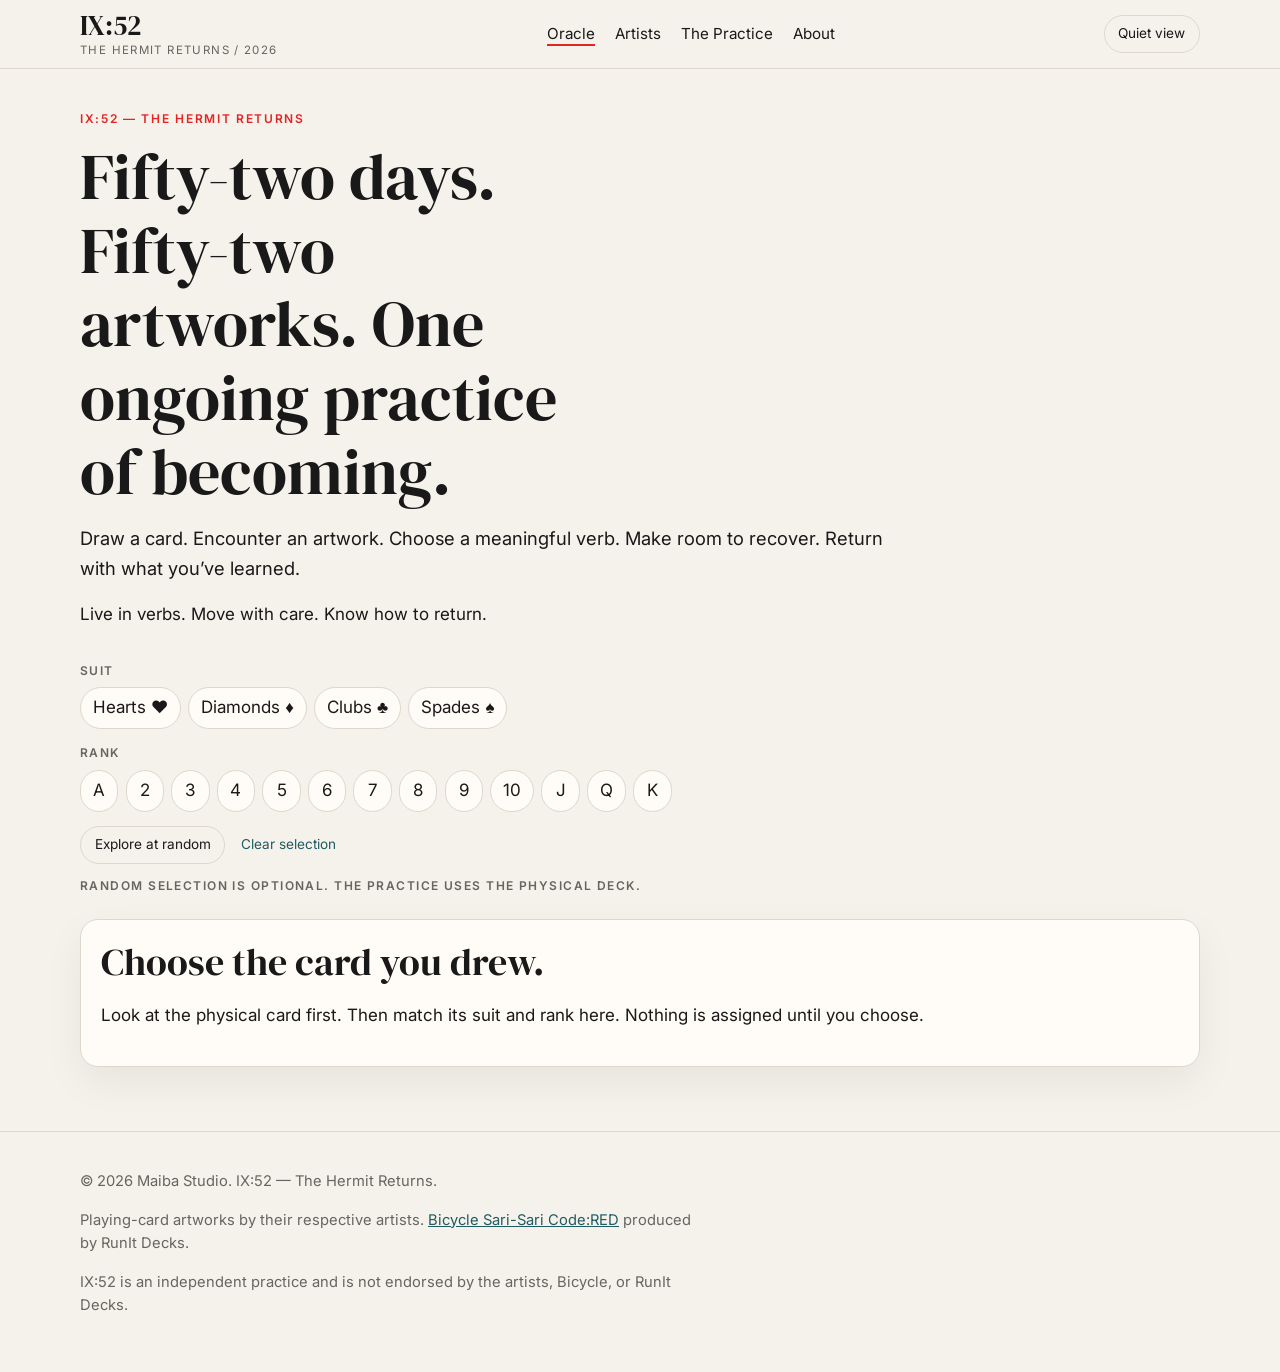
==== index.html @ 804aaa48 "Revise README and update app structure for IX:52 — The Hermit Returns. Transition to a static site f" ====
<!DOCTYPE html>
<html lang="en">
<head>
    <meta charset="UTF-8">
    <meta name="viewport" content="width=device-width, initial-scale=1.0">
    <title>IX:52 — The Hermit Returns | Maiba Studio</title>
    <meta name="description" content="Explore IX:52, a 52-day Verbesque practice of intention, sustainable motion, and creative discovery, featuring Filipino artists from RunIt Decks' Bicycle Sari-Sari Code:RED playing cards.">
    <meta property="og:title" content="IX:52 — The Hermit Returns">
    <meta property="og:description" content="A 52-day Verbesque practice of intention, sustainable motion, and creative discovery, featuring Filipino artists from RunIt Decks' Bicycle Sari-Sari Code:RED playing cards.">
    <meta property="og:type" content="website">
    <meta property="og:url" content="https://ix52.maiba.studio/">
    <meta name="theme-color" content="#F5F2EB">
    <link rel="icon" type="image/svg+xml" href="favicon.svg">
    <link rel="canonical" href="https://ix52.maiba.studio/">
    <link rel="preconnect" href="https://fonts.googleapis.com">
    <link rel="preconnect" href="https://fonts.gstatic.com" crossorigin>
    <link href="https://fonts.googleapis.com/css2?family=DM+Serif+Display&family=Inter:wght@400;500;600;700&display=swap" rel="stylesheet">
    <link rel="stylesheet" href="styles.css">
</head>
<body>
    <a class="skip" href="#content">Skip to content</a>
    <div id="live" class="sr-only" aria-live="polite"></div>
    <header class="site-header">
        <div class="wrap header-inner">
            <a class="brand" href="#oracle">
                <strong>IX:52</strong>
                <span>The Hermit Returns / 2026</span>
            </a>
            <button class="ghost nav-toggle" id="navToggle" type="button" aria-expanded="false" aria-controls="siteNav">Menu</button>
            <nav class="nav" id="siteNav" aria-label="Primary">
                <a href="#oracle">Oracle</a>
                <a href="#artists">Artists</a>
                <a href="#practice">The Practice</a>
                <a href="#about">About</a>
            </nav>
            <div class="header-tools">
                <button class="ghost" id="lowStimToggle" type="button" aria-pressed="false">Quiet view</button>
            </div>
        </div>
    </header>

    <main id="content">
        <section class="view" id="view-oracle">
            <div class="wrap">
                <p class="kicker">IX:52 — The Hermit Returns</p>
                <h1>Fifty-two days. Fifty-two artworks. One ongoing practice of becoming.</h1>
                <p class="lede">Draw a card. Encounter an artwork. Choose a meaningful verb. Make room to recover. Return with what you’ve learned.</p>
                <p>Live in verbs. Move with care. Know how to return.</p>
                <div class="selector">
                    <div class="selector-label" id="suitLabel">Suit</div>
                    <div class="choice-row" id="suitGroup" role="radiogroup" aria-labelledby="suitLabel"></div>
                    <div class="selector-label" id="rankLabel">Rank</div>
                    <div class="choice-row" id="rankGroup" role="radiogroup" aria-labelledby="rankLabel"></div>
                    <div class="selector-actions">
                        <button class="ghost" id="randomBtn" type="button">Explore at random</button>
                        <button class="text-btn" id="clearBtn" type="button">Clear selection</button>
                    </div>
                    <p class="fine">Random selection is optional. The practice uses the physical deck.</p>
                </div>
                <div id="welcome" class="panel">
                    <h2>Choose the card you drew.</h2>
                    <p>Look at the physical card first. Then match its suit and rank here. Nothing is assigned until you choose.</p>
                </div>
                <div id="invalid" class="panel" hidden>
                    <h2>That card link does not match the deck.</h2>
                    <p>Use a suit and a rank, for example <code>?card=hearts_7</code>.</p>
                </div>
                <div id="oracleMount"></div>
            </div>
        </section>

        <section class="view" id="view-artists" hidden>
            <div class="wrap">
                <p class="kicker">The deck</p>
                <h1>A Gallery of Fifty-Two</h1>
                <p class="lede">Fifty-two cards. Fifty-two visual voices. One deck made through collective imagination.</p>
                <div class="filters">
                    <input id="gallerySearch" type="search" placeholder="Search artists" aria-label="Search artists">
                    <select id="gallerySuit" aria-label="Filter by suit">
                        <option value="">All suits</option>
                        <option>Hearts</option>
                        <option>Diamonds</option>
                        <option>Clubs</option>
                        <option>Spades</option>
                    </select>
                    <select id="galleryRank" aria-label="Filter by rank"></select>
                    <label class="choice"><input id="galleryExclusive" type="checkbox"> Code:RED exclusive</label>
                </div>
                <div class="gallery" id="galleryGrid"></div>
                <p id="galleryEmpty" hidden>No cards match. Clear a filter or try another name.</p>
                <div id="beyond"></div>
            </div>
        </section>

        <section class="view" id="view-practice" hidden>
            <div class="wrap">
                <p class="kicker">Sense, choose, enact, restore, renew</p>
                <h1>The practice is a return, not a score.</h1>
                <p class="lede">The 2026 window runs from 17 November 2026 through 7 January 2027, in Asia/Manila. 8 January is an optional epilogue, not a fifty-third card.</p>
                <div id="practiceMount"></div>
            </div>
        </section>

        <section class="view" id="view-about" hidden>
            <div class="wrap prose">
                <p class="kicker">Maiba Studio · 2026 edition</p>
                <h1>About IX:52</h1>
                <section>
                    <h2>What is IX:52?</h2>
                    <p>IX:52 is a 52-day intentional-living practice. It joins the Hermit of tarot’s ninth major arcana, a standard playing-card deck, a short personal ritual, and the Verbesque philosophy of sustainable motion. You draw a physical card, meet the artist who made that face, and choose one action that can survive contact with your actual day.</p>
                    <p>The 2026 edition uses RunIt Decks’ Bicycle Sari-Sari Code:RED playing cards, a collaboration among Filipino artists. IX:52 writes the practice. The artists made the pictures. Those are different kinds of authorship.</p>
                </section>
                <section>
                    <h2>Why the Hermit?</h2>
                    <p>The Hermit is an image of reflection, orientation, and chosen solitude. In this edition the Hermit returns. Solitude is for seeing clearly, not for disappearing from care, collaboration, or the people who help you. You come back to the world with attention, credit, and a movement you can keep.</p>
                </section>
                <section>
                    <h2>Why 52 cards?</h2>
                    <p>A standard deck has fifty-two faces. The practice draws through them without treating a missed day as a moral failure. Hearts ask about relating, diamonds about stewardship, clubs about making, and spades about discernment. Jokers are credited, and they are not practice days.</p>
                </section>
                <section>
                    <h2>What changed in 2026?</h2>
                    <p>The 2025 practice emphasized discipline, consistency, and four verbs: Guard, Forge, Restore, and Ground. That edition remains archived. The 2026 practice asks a quieter question: can an intention become an action that does not spend the person doing it?</p>
                    <p>Progress is information. Stillness can be a responsible action. Returning matters more than an unbroken streak.</p>
                </section>
                <section>
                    <h2>The five movements of Verbesque</h2>
                    <p><strong>Sense.</strong> What is true about this moment? Look at the card and at your capacity.</p>
                    <p><strong>Choose.</strong> What movement is worth making? Take the day’s verb and one proportionate action.</p>
                    <p><strong>Enact.</strong> How will intention encounter reality? Speak an intention, then do something small enough to finish.</p>
                    <p><strong>Restore.</strong> What must remain protected? Rest is available even if the task is unfinished.</p>
                    <p><strong>Renew.</strong> What did reality teach? Close the day when you decide it is closed.</p>
                </section>
                <section>
                    <h2>How to begin each day</h2>
                    <p>Draw from the physical deck. Select that suit and rank. Look before you read. Pick a capacity: expansive, ordinary, constrained, or recovery. These words describe the day. They do not rank you. Do one action, or the smaller one, or rest. Write if you want. Close the practice when you are ready.</p>
                </section>
                <section>
                    <h2>How to recognize the artists</h2>
                    <p>Every standard card names its maker. A social link appears only when RunIt Decks’ own gallery links that artist to a profile. If no profile is published there, IX:52 does not invent one. The link back to the deck is a source, not a personal account.</p>
                    <p>Five artworks are Code:RED exclusives: Heart Hunter, King of Hearts I, Club Queen II, Queen of Blood Diamonds, and The Sour Knight. That label describes the edition, not the artist’s career. Queen of Diamonds in this edition is Nicolo Nimor. Jack of Spades is Jappy Agoncillo.</p>
                </section>
                <section>
                    <h2>Neurodivergence and changing capacity</h2>
                    <p>People differ in attention, sensory load, executive function, emotion, and available energy. The interface keeps choices few, journaling optional, and motion quiet. A smaller action is a complete practice. Rest is never locked behind a task.</p>
                    <p>If you live with bipolar disorder, keep the care plan you already have with a clinician. This site does not diagnose episodes, read productivity as mania, suggest medication changes, or treat a sleepless expansion as a breakthrough. If warning signs appear, contact the support you have already agreed on. Sleep and stable routines stay protected. Card colors and draws have no clinical meaning.</p>
                </section>
                <section>
                    <h2>What it means to return</h2>
                    <p>An interruption does not cancel the practice. A day can be recorded, not recorded, a return, a recovery, or a completed reflection. None of those words mean you failed. The practice is complete when you decide to close it.</p>
                </section>
                <section>
                    <h2>Spellcraft, plainly</h2>
                    <p>Intention-based spellcraft, in this practice, means lining up attention, choice, resources, and action with a purpose you can name. A card is a prompt, not a command, and not a prediction. Words like intention, invocation, offering, and release always point back to an ordinary act and an ethical limit.</p>
                </section>
                <section>
                    <h2>Credits and sources</h2>
                    <p>IX:52 is published by Maiba Studio. The 2025 readings remain available in the <a href="archive.html">2025 archive</a>.</p>
                    <p>Playing-card artworks are by their respective artists. Bicycle Sari-Sari Code:RED is produced by <a href="https://runitdecks.com/products/bicycle-sari-sari-code-red-playing-cards" target="_blank" rel="noopener noreferrer">RunIt Decks</a>. IX:52 is not endorsed by the artists, Bicycle, or RunIt Decks.</p>
                    <p>Individual card faces are identified in the project’s image manifest and are not displayed here, because a public product gallery is not the same as permission to reproduce the art.</p>
                    <p>Notes you write stay in this browser unless you export them. They are not added to Share the Day.</p>
                </section>
            </div>
        </section>
    </main>

    <footer class="site-footer">
        <div class="wrap">
            <p>© <span id="footerYear"></span> Maiba Studio. IX:52 — The Hermit Returns.</p>
            <p>Playing-card artworks by their respective artists. <a href="https://runitdecks.com/products/bicycle-sari-sari-code-red-playing-cards" target="_blank" rel="noopener noreferrer">Bicycle Sari-Sari Code:RED</a> produced by RunIt Decks.</p>
            <p>IX:52 is an independent practice and is not endorsed by the artists, Bicycle, or RunIt Decks.</p>
        </div>
    </footer>

    <dialog id="viewer">
        <button class="ghost" id="viewerClose" type="button">Close</button>
        <div id="viewerBody"></div>
    </dialog>
    <div id="toast" class="toast" hidden role="status">Copied</div>

    <script src="data/editions/2026/meta.js"></script>
    <script src="data/editions/2026/artists.js"></script>
    <script src="data/editions/2026/assets.js"></script>
    <script src="data/editions/2026/oracle.js"></script>
    <script src="app.js"></script>
    <script>
        document.getElementById("footerYear").textContent = new Intl.DateTimeFormat("en-US", {
            timeZone: "Asia/Manila",
            year: "numeric"
        }).format(new Date());
    </script>
    <noscript>
        <p class="wrap">IX:52 needs JavaScript to select cards. The reading texts are in this page’s scripts and are not sent to an account.</p>
    </noscript>
</body>
</html>
---- styles.css ----
:root {
    --background: #f5f2eb;
    --surface: #fffcf7;
    --ink: #191919;
    --muted: #68645f;
    --border: #ddd7ce;
    --code-red: #e32625;
    --electric-yellow: #ffd721;
    --hot-pink: #f14a91;
    --violet: #8246c8;
    --verbish-teal: #205b63;
    --focus: #205b63;
    --shadow: 0 16px 40px rgba(25, 25, 25, 0.06);
    --serif: "DM Serif Display", "Iowan Old Style", Palatino, Georgia, serif;
    --sans: Inter, Manrope, "Segoe UI", sans-serif;
    --measure: 68ch;
}

* { box-sizing: border-box; }

html { scroll-behavior: smooth; }

body {
    margin: 0;
    background: var(--background);
    color: var(--ink);
    font-family: var(--sans);
    font-size: 17px;
    line-height: 1.6;
}

body.quiet {
    --code-red: #205b63;
    --electric-yellow: #d9d3c7;
    --hot-pink: #205b63;
    --violet: #205b63;
}

img { max-width: 100%; height: auto; }

a { color: var(--verbish-teal); }

a:hover { color: var(--ink); }

button, input, select { font: inherit; color: inherit; }

button { cursor: pointer; }

:focus-visible {
    outline: 2px solid var(--focus);
    outline-offset: 3px;
}

.skip {
    position: absolute;
    left: 1rem;
    top: -4rem;
    background: var(--ink);
    color: white;
    padding: 0.5rem 0.8rem;
    z-index: 20;
}

.skip:focus { top: 0.5rem; }

.sr-only {
    position: absolute;
    width: 1px;
    height: 1px;
    padding: 0;
    margin: -1px;
    overflow: hidden;
    clip: rect(0, 0, 0, 0);
    white-space: nowrap;
    border: 0;
}

.wrap {
    width: min(1120px, calc(100% - 2rem));
    margin: 0 auto;
}

.site-header {
    position: sticky;
    top: 0;
    z-index: 10;
    background: rgba(245, 242, 235, 0.94);
    border-bottom: 1px solid var(--border);
    backdrop-filter: blur(8px);
}

.header-inner {
    display: flex;
    align-items: center;
    justify-content: space-between;
    gap: 1rem;
    min-height: 4.25rem;
}

.brand {
    display: flex;
    flex-direction: column;
    text-decoration: none;
    color: var(--ink);
    line-height: 1.1;
}

.brand strong {
    font-family: var(--serif);
    font-size: 1.7rem;
    font-weight: 400;
}

.brand span {
    margin-top: 0.2rem;
    color: var(--muted);
    font-size: 0.72rem;
    letter-spacing: 0.12em;
    text-transform: uppercase;
}

.nav {
    display: flex;
    align-items: center;
    gap: 1.25rem;
}

.nav a {
    color: var(--ink);
    text-decoration: none;
    font-size: 0.95rem;
}

.nav a[aria-current="page"] {
    box-shadow: inset 0 -2px 0 var(--code-red);
}

.header-tools { display: flex; align-items: center; gap: 0.5rem; }

.nav-toggle { display: none; }

.ghost, .solid, .text-btn {
    border-radius: 999px;
    border: 1px solid var(--border);
    background: transparent;
    padding: 0.45rem 0.85rem;
    font-size: 0.85rem;
}

.solid {
    background: var(--code-red);
    border-color: var(--code-red);
    color: white;
}

.ghost:hover, .text-btn:hover { border-color: var(--ink); }

.solid:hover { background: #c81f1e; }

.text-btn { border: 0; padding-inline: 0.2rem; color: var(--verbish-teal); }

.view { padding: 2.5rem 0 4rem; }

.kicker {
    margin: 0 0 0.75rem;
    color: var(--code-red);
    font-size: 0.75rem;
    font-weight: 600;
    letter-spacing: 0.14em;
    text-transform: uppercase;
}

h1, h2, h3, .verb {
    font-family: var(--serif);
    font-weight: 400;
    line-height: 1.15;
}

h1 { font-size: clamp(2.15rem, 5vw, 4.2rem); margin: 0 0 1rem; max-width: 16ch; }

h2 { font-size: clamp(1.7rem, 3vw, 2.4rem); margin: 0 0 0.75rem; }

h3 { font-size: 1.45rem; margin: 0 0 0.4rem; }

.lede, .prose p { max-width: var(--measure); }

.lede { font-size: 1.15rem; margin-top: 0; }

.selector { margin: 2rem 0 1.5rem; }

.selector-label, .meta, .fine {
    color: var(--muted);
    font-size: 0.75rem;
    font-weight: 600;
    letter-spacing: 0.12em;
    text-transform: uppercase;
}

.choice-row { display: flex; flex-wrap: wrap; gap: 0.45rem; margin: 0.45rem 0 0.9rem; }

.choice {
    border: 1px solid var(--border);
    background: var(--surface);
    border-radius: 999px;
    padding: 0.4rem 0.75rem;
    min-width: 2.4rem;
}

.choice[aria-checked="true"], .choice.is-on {
    background: var(--ink);
    color: white;
    border-color: var(--ink);
}

.selector-actions { display: flex; flex-wrap: wrap; gap: 0.8rem; align-items: center; }

.panel {
    background: var(--surface);
    border: 1px solid var(--border);
    border-radius: 18px;
    padding: 1.25rem;
    box-shadow: var(--shadow);
}

.oracle-layout {
    display: grid;
    grid-template-columns: minmax(0, 42%) minmax(0, 1fr);
    gap: 2rem;
    align-items: start;
}

.oracle-layout > * { min-width: 0; }

.plate, .art-image {
    width: 100%;
    max-width: 100%;
    aspect-ratio: 5 / 7;
    background: var(--surface);
    border: 1px solid var(--border);
    border-radius: 12px;
    box-shadow: var(--shadow);
}

.plate {
    display: flex;
    flex-direction: column;
    justify-content: space-between;
    padding: 1.1rem 1.15rem 1rem;
    text-align: left;
}

.plate-button {
    display: block;
    width: 100%;
    max-width: 100%;
    padding: 0;
    border: 0;
    background: transparent;
    text-align: left;
}

.plate-rank {
    font-family: var(--serif);
    font-size: clamp(2.6rem, 5vw, 4.2rem);
    line-height: 0.9;
}

.plate-suit { margin: 0.35rem 0 0; font-size: 1rem; }

.withheld { color: var(--muted); font-size: 0.92rem; max-width: 28ch; }

.art-image { object-fit: contain; background: #f7f4ee; display: block; }

.credit { margin-top: 1rem; }

.artist-name {
    font-family: var(--serif);
    font-size: clamp(1.7rem, 3vw, 2.3rem);
    margin: 0.15rem 0 0.35rem;
}

.exclusive {
    display: inline-block;
    margin-top: 0.6rem;
    color: var(--code-red);
    font-size: 0.72rem;
    font-weight: 700;
    letter-spacing: 0.14em;
}

.verb {
    font-size: clamp(2.4rem, 6vw, 4rem);
    letter-spacing: 0.04em;
    text-transform: uppercase;
    margin: 0.2rem 0 0.6rem;
}

.steps { display: flex; flex-wrap: wrap; gap: 0.4rem; margin: 0.8rem 0 1rem; }

.step {
    border: 1px solid var(--border);
    background: transparent;
    border-radius: 999px;
    padding: 0.35rem 0.7rem;
}

.step[aria-selected="true"] {
    background: var(--verbish-teal);
    color: white;
    border-color: var(--verbish-teal);
}

.prompt { font-family: var(--serif); font-size: 1.55rem; margin: 0 0 0.8rem; }

.swatch-row { display: flex; align-items: center; gap: 0.55rem; margin: 0.8rem 0; }

.swatch {
    width: 1.15rem;
    height: 1.15rem;
    border-radius: 4px;
    border: 1px solid rgba(25, 25, 25, 0.25);
    display: inline-block;
}

.note, .callout, pre {
    background: #f6f1e8;
    border-radius: 12px;
    padding: 0.9rem 1rem;
    margin: 0.8rem 0;
    white-space: pre-wrap;
    overflow-wrap: anywhere;
    max-width: 100%;
}

.callout strong { display: block; margin-bottom: 0.2rem; }

.actions { display: flex; flex-wrap: wrap; gap: 0.5rem; margin-top: 0.7rem; }

textarea, input[type="search"], select {
    width: 100%;
    border: 1px solid var(--border);
    background: white;
    border-radius: 10px;
    padding: 0.7rem 0.8rem;
}

textarea { min-height: 8rem; resize: vertical; }

.filters {
    display: grid;
    grid-template-columns: 1.4fr repeat(3, minmax(0, 0.7fr));
    gap: 0.7rem;
    margin: 1rem 0 1.2rem;
}

.gallery {
    display: grid;
    grid-template-columns: repeat(4, minmax(0, 1fr));
    gap: 0.9rem;
}

.tile {
    display: flex;
    flex-direction: column;
    gap: 0.35rem;
    min-width: 0;
    text-align: left;
    border: 0;
    background: transparent;
    padding: 0;
}

.tile .plate { aspect-ratio: 5 / 7; padding: 0.75rem; box-shadow: none; }

.tile .plate-rank { font-size: 1.7rem; }

.tile-caption { font-size: 0.92rem; }

.calendar {
    display: grid;
    grid-template-columns: repeat(auto-fill, minmax(148px, 1fr));
    gap: 0.55rem;
}

.day {
    border: 1px solid var(--border);
    background: var(--surface);
    border-radius: 12px;
    padding: 0.7rem;
    text-align: left;
}

.day strong { display: block; font-size: 0.95rem; }

.day span, .history li span { color: var(--muted); font-size: 0.82rem; }

.history { padding-left: 1.1rem; }

.history li { margin: 0.35rem 0; }

.prose section { margin: 2rem 0; }

.prose h2 { font-size: clamp(1.5rem, 2vw, 2rem); }

.site-footer {
    border-top: 1px solid var(--border);
    padding: 1.5rem 0 2.5rem;
    color: var(--muted);
    font-size: 0.92rem;
}

.site-footer p { max-width: 70ch; }

dialog {
    border: 0;
    border-radius: 16px;
    padding: 1rem;
    width: min(520px, calc(100% - 2rem));
    background: var(--background);
}

dialog::backdrop { background: rgba(25, 25, 25, 0.45); }

.toast {
    position: fixed;
    bottom: 1rem;
    right: 1rem;
    background: var(--ink);
    color: white;
    padding: 0.6rem 0.8rem;
    border-radius: 999px;
}

.warning { border-left: 3px solid var(--code-red); padding-left: 0.8rem; }

@media (max-width: 860px) {
    .oracle-layout, .filters, .gallery { grid-template-columns: 1fr 1fr; }
    .filters { grid-template-columns: 1fr 1fr; }
}

@media (max-width: 720px) {
    .nav-toggle { display: inline-flex; }
    .nav {
        display: none;
        position: absolute;
        left: 0;
        right: 0;
        top: 100%;
        flex-direction: column;
        align-items: flex-start;
        gap: 0.2rem;
        padding: 0.5rem 1rem 1rem;
        background: var(--background);
        border-bottom: 1px solid var(--border);
    }
    .nav.is-open { display: flex; }
    .nav a { padding: 0.45rem 0; }
    .oracle-layout, .filters { grid-template-columns: 1fr; }
    .gallery { grid-template-columns: 1fr 1fr; }
    .header-inner { min-height: 3.6rem; }
    h1 { font-size: clamp(2.1rem, 10vw, 2.7rem); }
}

@media (prefers-reduced-motion: reduce) {
    html { scroll-behavior: auto; }
    *, *::before, *::after {
        animation: none !important;
        transition: none !important;
    }
}
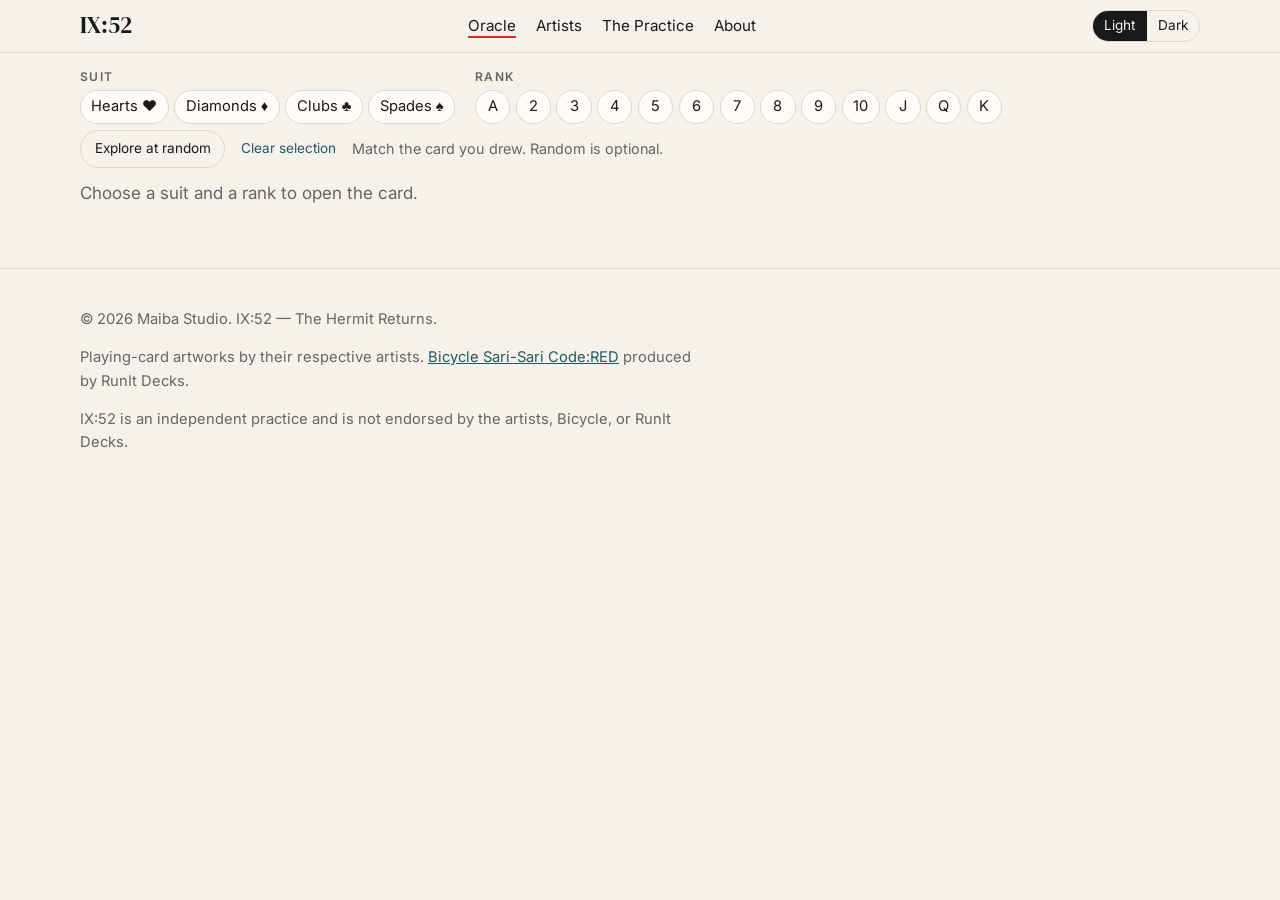
==== commit 1fe70ddc: "Refactor index.html and styles.css for improved layout and theme support. Introduce theme-switching " ====
--- a/index.html
+++ b/index.html
@@ -22,10 +22,7 @@
     <div id="live" class="sr-only" aria-live="polite"></div>
     <header class="site-header">
         <div class="wrap header-inner">
-            <a class="brand" href="#oracle">
-                <strong>IX:52</strong>
-                <span>The Hermit Returns / 2026</span>
-            </a>
+            <a class="brand" href="#oracle"><strong>IX:52</strong></a>
             <button class="ghost nav-toggle" id="navToggle" type="button" aria-expanded="false" aria-controls="siteNav">Menu</button>
             <nav class="nav" id="siteNav" aria-label="Primary">
                 <a href="#oracle">Oracle</a>
@@ -33,8 +30,9 @@
                 <a href="#practice">The Practice</a>
                 <a href="#about">About</a>
             </nav>
-            <div class="header-tools">
-                <button class="ghost" id="lowStimToggle" type="button" aria-pressed="false">Quiet view</button>
+            <div class="theme-switch" role="group" aria-label="Color mode">
+                <button type="button" id="themeLight" data-theme-choice="light" aria-pressed="true">Light</button>
+                <button type="button" id="themeDark" data-theme-choice="dark" aria-pressed="false">Dark</button>
             </div>
         </div>
     </header>
@@ -42,25 +40,24 @@
     <main id="content">
         <section class="view" id="view-oracle">
             <div class="wrap">
-                <p class="kicker">IX:52 — The Hermit Returns</p>
-                <h1>Fifty-two days. Fifty-two artworks. One ongoing practice of becoming.</h1>
-                <p class="lede">Draw a card. Encounter an artwork. Choose a meaningful verb. Make room to recover. Return with what you’ve learned.</p>
-                <p>Live in verbs. Move with care. Know how to return.</p>
                 <div class="selector">
-                    <div class="selector-label" id="suitLabel">Suit</div>
-                    <div class="choice-row" id="suitGroup" role="radiogroup" aria-labelledby="suitLabel"></div>
-                    <div class="selector-label" id="rankLabel">Rank</div>
-                    <div class="choice-row" id="rankGroup" role="radiogroup" aria-labelledby="rankLabel"></div>
+                    <div class="selector-top">
+                        <div>
+                            <div class="selector-label" id="suitLabel">Suit</div>
+                            <div class="choice-row" id="suitGroup" role="radiogroup" aria-labelledby="suitLabel"></div>
+                        </div>
+                        <div>
+                            <div class="selector-label" id="rankLabel">Rank</div>
+                            <div class="choice-row" id="rankGroup" role="radiogroup" aria-labelledby="rankLabel"></div>
+                        </div>
+                    </div>
                     <div class="selector-actions">
                         <button class="ghost" id="randomBtn" type="button">Explore at random</button>
                         <button class="text-btn" id="clearBtn" type="button">Clear selection</button>
+                        <p class="selector-note">Match the card you drew. Random is optional.</p>
                     </div>
-                    <p class="fine">Random selection is optional. The practice uses the physical deck.</p>
                 </div>
-                <div id="welcome" class="panel">
-                    <h2>Choose the card you drew.</h2>
-                    <p>Look at the physical card first. Then match its suit and rank here. Nothing is assigned until you choose.</p>
-                </div>
+                <p id="welcome" class="hint">Choose a suit and a rank to open the card.</p>
                 <div id="invalid" class="panel" hidden>
                     <h2>That card link does not match the deck.</h2>
                     <p>Use a suit and a rank, for example <code>?card=hearts_7</code>.</p>
@@ -157,7 +154,7 @@
                     <h2>Credits and sources</h2>
                     <p>IX:52 is published by Maiba Studio. The 2025 readings remain available in the <a href="archive.html">2025 archive</a>.</p>
                     <p>Playing-card artworks are by their respective artists. Bicycle Sari-Sari Code:RED is produced by <a href="https://runitdecks.com/products/bicycle-sari-sari-code-red-playing-cards" target="_blank" rel="noopener noreferrer">RunIt Decks</a>. IX:52 is not endorsed by the artists, Bicycle, or RunIt Decks.</p>
-                    <p>Individual card faces are identified in the project’s image manifest and are not displayed here, because a public product gallery is not the same as permission to reproduce the art.</p>
+                    <p>A card picture appears when a direct image link is entered for that card. Artist profiles that were not confirmed stay blank until a link is added.</p>
                     <p>Notes you write stay in this browser unless you export them. They are not added to Share the Day.</p>
                 </section>
             </div>
@@ -182,6 +179,7 @@
     <script src="data/editions/2026/artists.js"></script>
     <script src="data/editions/2026/assets.js"></script>
     <script src="data/editions/2026/oracle.js"></script>
+    <script src="data/editions/2026/manual.js"></script>
     <script src="app.js"></script>
     <script>
         document.getElementById("footerYear").textContent = new Intl.DateTimeFormat("en-US", {
--- a/styles.css
+++ b/styles.css
@@ -27,13 +27,18 @@
     font-family: var(--sans);
     font-size: 17px;
     line-height: 1.6;
-}
-
-body.quiet {
-    --code-red: #205b63;
-    --electric-yellow: #d9d3c7;
-    --hot-pink: #205b63;
-    --violet: #205b63;
+    color-scheme: light;
+}
+
+body[data-theme="dark"] {
+    --background: #121110;
+    --surface: #1c1a17;
+    --ink: #f4f0e8;
+    --muted: #b7b0a6;
+    --border: #3c3833;
+    --focus: #9fd4d6;
+    --shadow: 0 16px 40px rgba(0, 0, 0, 0.35);
+    color-scheme: dark;
 }
 
 img { max-width: 100%; height: auto; }
@@ -84,7 +89,7 @@
     position: sticky;
     top: 0;
     z-index: 10;
-    background: rgba(245, 242, 235, 0.94);
+    background: color-mix(in srgb, var(--background) 94%, transparent);
     border-bottom: 1px solid var(--border);
     backdrop-filter: blur(8px);
 }
@@ -94,7 +99,27 @@
     align-items: center;
     justify-content: space-between;
     gap: 1rem;
-    min-height: 4.25rem;
+    min-height: 3.25rem;
+}
+
+.theme-switch {
+    display: inline-flex;
+    border: 1px solid var(--border);
+    border-radius: 999px;
+    overflow: hidden;
+    flex: none;
+}
+
+.theme-switch button {
+    border: 0;
+    background: transparent;
+    padding: 0.28rem 0.7rem;
+    font-size: 0.85rem;
+}
+
+.theme-switch button[aria-pressed="true"] {
+    background: var(--ink);
+    color: var(--background);
 }
 
 .brand {
@@ -107,7 +132,7 @@
 
 .brand strong {
     font-family: var(--serif);
-    font-size: 1.7rem;
+    font-size: 1.45rem;
     font-weight: 400;
 }
 
@@ -159,7 +184,9 @@
 
 .text-btn { border: 0; padding-inline: 0.2rem; color: var(--verbish-teal); }
 
-.view { padding: 2.5rem 0 4rem; }
+.view { padding: 1.1rem 0 3rem; }
+
+#view-oracle { padding-top: 0.85rem; }
 
 .kicker {
     margin: 0 0 0.75rem;
@@ -176,7 +203,7 @@
     line-height: 1.15;
 }
 
-h1 { font-size: clamp(2.15rem, 5vw, 4.2rem); margin: 0 0 1rem; max-width: 16ch; }
+h1 { font-size: clamp(1.7rem, 3vw, 2.3rem); margin: 0 0 0.45rem; max-width: 18ch; }
 
 h2 { font-size: clamp(1.7rem, 3vw, 2.4rem); margin: 0 0 0.75rem; }
 
@@ -186,7 +213,25 @@
 
 .lede { font-size: 1.15rem; margin-top: 0; }
 
-.selector { margin: 2rem 0 1.5rem; }
+.selector { margin: 0 0 0.75rem; }
+
+.selector-top {
+    display: flex;
+    flex-wrap: wrap;
+    gap: 0.35rem 1.25rem;
+    align-items: flex-end;
+}
+
+.hint {
+    margin: 0 0 0.8rem;
+    color: var(--muted);
+}
+
+.selector-note {
+    margin: 0;
+    color: var(--muted);
+    font-size: 0.9rem;
+}
 
 .selector-label, .meta, .fine {
     color: var(--muted);
@@ -196,19 +241,20 @@
     text-transform: uppercase;
 }
 
-.choice-row { display: flex; flex-wrap: wrap; gap: 0.45rem; margin: 0.45rem 0 0.9rem; }
+.choice-row { display: flex; flex-wrap: wrap; gap: 0.35rem; margin: 0.25rem 0 0.35rem; }
 
 .choice {
     border: 1px solid var(--border);
     background: var(--surface);
     border-radius: 999px;
-    padding: 0.4rem 0.75rem;
-    min-width: 2.4rem;
+    padding: 0.28rem 0.65rem;
+    min-width: 2.2rem;
+    font-size: 0.92rem;
 }
 
 .choice[aria-checked="true"], .choice.is-on {
     background: var(--ink);
-    color: white;
+    color: var(--background);
     border-color: var(--ink);
 }
 
@@ -323,7 +369,7 @@
 }
 
 .note, .callout, pre {
-    background: #f6f1e8;
+    background: color-mix(in srgb, var(--ink) 6%, var(--surface));
     border-radius: 12px;
     padding: 0.9rem 1rem;
     margin: 0.8rem 0;
@@ -339,7 +385,8 @@
 textarea, input[type="search"], select {
     width: 100%;
     border: 1px solid var(--border);
-    background: white;
+    background: var(--surface);
+    color: var(--ink);
     border-radius: 10px;
     padding: 0.7rem 0.8rem;
 }
@@ -458,7 +505,7 @@
     .oracle-layout, .filters { grid-template-columns: 1fr; }
     .gallery { grid-template-columns: 1fr 1fr; }
     .header-inner { min-height: 3.6rem; }
-    h1 { font-size: clamp(2.1rem, 10vw, 2.7rem); }
+    h1 { font-size: 1.65rem; max-width: none; }
 }
 
 @media (prefers-reduced-motion: reduce) {
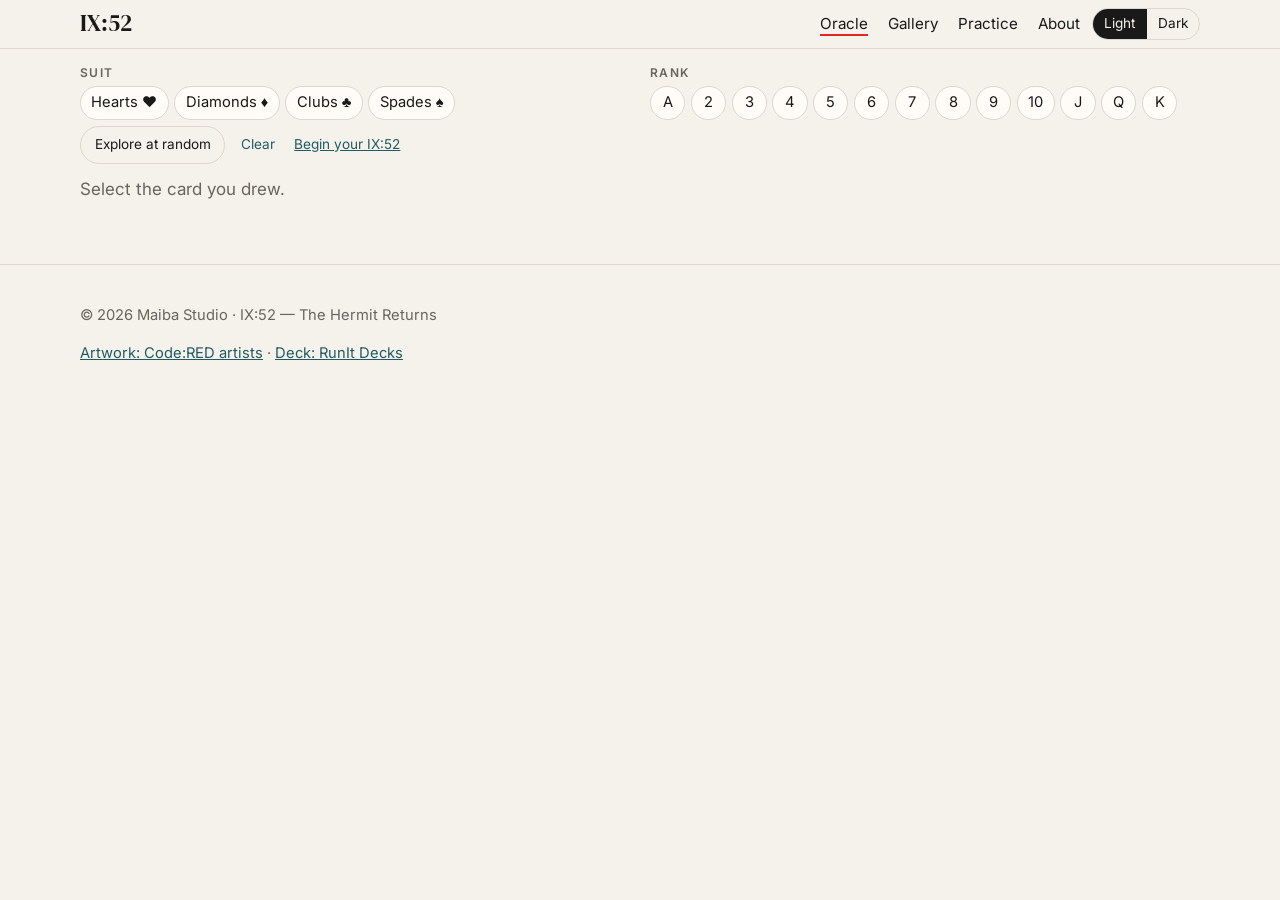
==== commit 2bdc04c7: "Update artist profiles in artists.js with corrected social media links. Enhance app.js to support le" ====
--- a/index.html
+++ b/index.html
@@ -23,16 +23,19 @@
     <header class="site-header">
         <div class="wrap header-inner">
             <a class="brand" href="#oracle"><strong>IX:52</strong></a>
-            <button class="ghost nav-toggle" id="navToggle" type="button" aria-expanded="false" aria-controls="siteNav">Menu</button>
             <nav class="nav" id="siteNav" aria-label="Primary">
+                <button class="text-btn nav-close" id="navClose" type="button">Close</button>
                 <a href="#oracle">Oracle</a>
-                <a href="#artists">Artists</a>
-                <a href="#practice">The Practice</a>
+                <a href="#artists">Gallery</a>
+                <a href="#practice">Practice</a>
                 <a href="#about">About</a>
             </nav>
-            <div class="theme-switch" role="group" aria-label="Color mode">
-                <button type="button" id="themeLight" data-theme-choice="light" aria-pressed="true">Light</button>
-                <button type="button" id="themeDark" data-theme-choice="dark" aria-pressed="false">Dark</button>
+            <div class="header-tools">
+                <div class="theme-switch" role="group" aria-label="Color mode">
+                    <button type="button" id="themeLight" data-theme-choice="light" aria-pressed="true">Light</button>
+                    <button type="button" id="themeDark" data-theme-choice="dark" aria-pressed="false">Dark</button>
+                </div>
+                <button class="nav-toggle" id="navToggle" type="button" aria-expanded="false" aria-controls="siteNav" aria-label="Menu"><span class="menu-icon" aria-hidden="true"></span></button>
             </div>
         </div>
     </header>
@@ -53,11 +56,11 @@
                     </div>
                     <div class="selector-actions">
                         <button class="ghost" id="randomBtn" type="button">Explore at random</button>
-                        <button class="text-btn" id="clearBtn" type="button">Clear selection</button>
-                        <p class="selector-note">Match the card you drew. Random is optional.</p>
+                        <button class="text-btn" id="clearBtn" type="button">Clear</button>
+                        <a class="text-btn" href="#practice">Begin your IX:52</a>
                     </div>
                 </div>
-                <p id="welcome" class="hint">Choose a suit and a rank to open the card.</p>
+                <p id="welcome" class="hint">Select the card you drew.</p>
                 <div id="invalid" class="panel" hidden>
                     <h2>That card link does not match the deck.</h2>
                     <p>Use a suit and a rank, for example <code>?card=hearts_7</code>.</p>
@@ -69,19 +72,22 @@
         <section class="view" id="view-artists" hidden>
             <div class="wrap">
                 <p class="kicker">The deck</p>
-                <h1>A Gallery of Fifty-Two</h1>
-                <p class="lede">Fifty-two cards. Fifty-two visual voices. One deck made through collective imagination.</p>
+                <h1>55 artists</h1>
+                <p class="lede">55 artists. 54 playing cards. One collaborative deck.</p>
                 <div class="filters">
                     <input id="gallerySearch" type="search" placeholder="Search artists" aria-label="Search artists">
-                    <select id="gallerySuit" aria-label="Filter by suit">
-                        <option value="">All suits</option>
-                        <option>Hearts</option>
-                        <option>Diamonds</option>
-                        <option>Clubs</option>
-                        <option>Spades</option>
-                    </select>
-                    <select id="galleryRank" aria-label="Filter by rank"></select>
-                    <label class="choice"><input id="galleryExclusive" type="checkbox"> Code:RED exclusive</label>
+                    <button class="ghost" id="filterToggle" type="button" aria-expanded="false" aria-controls="filterMore">Filters</button>
+                    <div id="filterMore" class="filter-more">
+                        <select id="gallerySuit" aria-label="Filter by suit">
+                            <option value="">All suits</option>
+                            <option>Hearts</option>
+                            <option>Diamonds</option>
+                            <option>Clubs</option>
+                            <option>Spades</option>
+                        </select>
+                        <select id="galleryRank" aria-label="Filter by rank"></select>
+                        <label class="check-line"><input id="galleryExclusive" type="checkbox"> Code:RED exclusive</label>
+                    </div>
                 </div>
                 <div class="gallery" id="galleryGrid"></div>
                 <p id="galleryEmpty" hidden>No cards match. Clear a filter or try another name.</p>
@@ -93,7 +99,7 @@
             <div class="wrap">
                 <p class="kicker">Sense, choose, enact, restore, renew</p>
                 <h1>The practice is a return, not a score.</h1>
-                <p class="lede">The 2026 window runs from 17 November 2026 through 7 January 2027, in Asia/Manila. 8 January is an optional epilogue, not a fifty-third card.</p>
+                <p class="lede">Choose the day your 52 days begin. The deck stays open either way.</p>
                 <div id="practiceMount"></div>
             </div>
         </section>
@@ -134,13 +140,12 @@
                 </section>
                 <section>
                     <h2>How to recognize the artists</h2>
-                    <p>Every standard card names its maker. A social link appears only when RunIt Decks’ own gallery links that artist to a profile. If no profile is published there, IX:52 does not invent one. The link back to the deck is a source, not a personal account.</p>
-                    <p>Five artworks are Code:RED exclusives: Heart Hunter, King of Hearts I, Club Queen II, Queen of Blood Diamonds, and The Sour Knight. That label describes the edition, not the artist’s career. Queen of Diamonds in this edition is Nicolo Nimor. Jack of Spades is Jappy Agoncillo.</p>
+                    <p>Every card names its maker and links to the profile supplied for that artwork. The Code:RED cards were designed by those artists. RunIt Decks produced the deck. Maiba Studio wrote the IX:52 interpretation and this site. IX:52 is an independent practice.</p>
+                    <p>Five standard-card artworks are Code:RED exclusives: Seven of Hearts, King of Hearts, Queen of Diamonds, Queen of Clubs, and Jack of Spades. Queen of Diamonds is Nicolo Nimor. Jack of Spades is Jappy Agoncillo.</p>
                 </section>
                 <section>
-                    <h2>Neurodivergence and changing capacity</h2>
-                    <p>People differ in attention, sensory load, executive function, emotion, and available energy. The interface keeps choices few, journaling optional, and motion quiet. A smaller action is a complete practice. Rest is never locked behind a task.</p>
-                    <p>If you live with bipolar disorder, keep the care plan you already have with a clinician. This site does not diagnose episodes, read productivity as mania, suggest medication changes, or treat a sleepless expansion as a breakthrough. If warning signs appear, contact the support you have already agreed on. Sleep and stable routines stay protected. Card colors and draws have no clinical meaning.</p>
+                    <h2>Capacity</h2>
+                    <p>Expansive, ordinary, constrained, and recovery describe the room you have today. A smaller action still counts. You can stop and come back.</p>
                 </section>
                 <section>
                     <h2>What it means to return</h2>
@@ -153,9 +158,7 @@
                 <section>
                     <h2>Credits and sources</h2>
                     <p>IX:52 is published by Maiba Studio. The 2025 readings remain available in the <a href="archive.html">2025 archive</a>.</p>
-                    <p>Playing-card artworks are by their respective artists. Bicycle Sari-Sari Code:RED is produced by <a href="https://runitdecks.com/products/bicycle-sari-sari-code-red-playing-cards" target="_blank" rel="noopener noreferrer">RunIt Decks</a>. IX:52 is not endorsed by the artists, Bicycle, or RunIt Decks.</p>
-                    <p>A card picture appears when a direct image link is entered for that card. Artist profiles that were not confirmed stay blank until a link is added.</p>
-                    <p>Notes you write stay in this browser unless you export them. They are not added to Share the Day.</p>
+                    <p>Notes stay in this browser unless you export them. Share the Day uses only the reflection you type into that box.</p>
                 </section>
             </div>
         </section>
@@ -163,9 +166,8 @@
 
     <footer class="site-footer">
         <div class="wrap">
-            <p>© <span id="footerYear"></span> Maiba Studio. IX:52 — The Hermit Returns.</p>
-            <p>Playing-card artworks by their respective artists. <a href="https://runitdecks.com/products/bicycle-sari-sari-code-red-playing-cards" target="_blank" rel="noopener noreferrer">Bicycle Sari-Sari Code:RED</a> produced by RunIt Decks.</p>
-            <p>IX:52 is an independent practice and is not endorsed by the artists, Bicycle, or RunIt Decks.</p>
+            <p>© <span id="footerYear"></span> Maiba Studio · IX:52 — The Hermit Returns</p>
+            <p><a href="#artists">Artwork: Code:RED artists</a> · <a href="https://runitdecks.com/products/bicycle-sari-sari-code-red-playing-cards" target="_blank" rel="noopener noreferrer">Deck: RunIt Decks</a></p>
         </div>
     </footer>
 
@@ -176,16 +178,14 @@
     <div id="toast" class="toast" hidden role="status">Copied</div>
 
     <script src="data/editions/2026/meta.js"></script>
+    <script src="data/editions/2026/cycle.js"></script>
     <script src="data/editions/2026/artists.js"></script>
     <script src="data/editions/2026/assets.js"></script>
     <script src="data/editions/2026/oracle.js"></script>
-    <script src="data/editions/2026/manual.js"></script>
+    <script src="data/editions/2026/deck.js"></script>
     <script src="app.js"></script>
     <script>
-        document.getElementById("footerYear").textContent = new Intl.DateTimeFormat("en-US", {
-            timeZone: "Asia/Manila",
-            year: "numeric"
-        }).format(new Date());
+        document.getElementById("footerYear").textContent = String(new Date().getFullYear());
     </script>
     <noscript>
         <p class="wrap">IX:52 needs JavaScript to select cards. The reading texts are in this page’s scripts and are not sent to an account.</p>
--- a/styles.css
+++ b/styles.css
@@ -94,12 +94,19 @@
     backdrop-filter: blur(8px);
 }
 
+.site-header { position: sticky; }
+
 .header-inner {
     display: flex;
     align-items: center;
-    justify-content: space-between;
-    gap: 1rem;
-    min-height: 3.25rem;
+    gap: 0.75rem;
+    min-height: 3rem;
+}
+
+.header-tools {
+    display: flex;
+    align-items: center;
+    gap: 0.35rem;
 }
 
 .theme-switch {
@@ -148,7 +155,30 @@
     display: flex;
     align-items: center;
     gap: 1.25rem;
-}
+    margin-left: auto;
+}
+
+.nav-close { display: none; }
+
+.menu-icon,
+.menu-icon::before,
+.menu-icon::after {
+    display: block;
+    width: 16px;
+    height: 2px;
+    background: currentColor;
+    position: relative;
+}
+
+.menu-icon::before,
+.menu-icon::after {
+    content: "";
+    position: absolute;
+    left: 0;
+}
+
+.menu-icon::before { top: -5px; }
+.menu-icon::after { top: 5px; }
 
 .nav a {
     color: var(--ink);
@@ -160,9 +190,16 @@
     box-shadow: inset 0 -2px 0 var(--code-red);
 }
 
-.header-tools { display: flex; align-items: center; gap: 0.5rem; }
-
-.nav-toggle { display: none; }
+.nav-toggle {
+    display: none;
+    align-items: center;
+    justify-content: center;
+    width: 44px;
+    height: 44px;
+    border-radius: 999px;
+    border: 1px solid var(--border);
+    background: transparent;
+}
 
 .ghost, .solid, .text-btn {
     border-radius: 999px;
@@ -222,6 +259,8 @@
     align-items: flex-end;
 }
 
+.selector-top > * { min-width: 0; max-width: 100%; flex: 1 1 16rem; }
+
 .hint {
     margin: 0 0 0.8rem;
     color: var(--muted);
@@ -241,7 +280,9 @@
     text-transform: uppercase;
 }
 
-.choice-row { display: flex; flex-wrap: wrap; gap: 0.35rem; margin: 0.25rem 0 0.35rem; }
+.choice-row { display: flex; flex-wrap: wrap; gap: 0.35rem; margin: 0.25rem 0 0.35rem; max-width: 100%; }
+
+.read-col { min-width: 0; }
 
 .choice {
     border: 1px solid var(--border);
@@ -271,8 +312,37 @@
 .oracle-layout {
     display: grid;
     grid-template-columns: minmax(0, 42%) minmax(0, 1fr);
-    gap: 2rem;
+    gap: 1.25rem 1.5rem;
     align-items: start;
+}
+
+.card-title { grid-column: 1 / -1; margin: 0; font-size: clamp(1.75rem, 3vw, 2.125rem); }
+
+.art-col { min-width: 0; }
+
+.art-frame {
+    width: min(100%, 420px);
+    margin: 0 auto;
+    aspect-ratio: 5 / 7;
+    max-height: 68vh;
+    display: flex;
+    align-items: center;
+    justify-content: center;
+    background: color-mix(in srgb, var(--ink) 5%, var(--surface));
+    border-radius: 12px;
+    overflow: hidden;
+}
+
+.art-frame .art-image {
+    width: 100%;
+    height: 100%;
+    max-width: none;
+    aspect-ratio: auto;
+    object-fit: contain;
+    border: 0;
+    box-shadow: none;
+    background: transparent;
+    border-radius: 0;
 }
 
 .oracle-layout > * { min-width: 0; }
@@ -341,7 +411,16 @@
     margin: 0.2rem 0 0.6rem;
 }
 
-.steps { display: flex; flex-wrap: wrap; gap: 0.4rem; margin: 0.8rem 0 1rem; }
+.steps {
+    display: flex;
+    flex-wrap: nowrap;
+    gap: 0.4rem;
+    margin: 0.8rem 0 1rem;
+    overflow-x: auto;
+    max-width: 100%;
+}
+
+.step { flex: none; min-height: 44px; }
 
 .step {
     border: 1px solid var(--border);
@@ -395,9 +474,26 @@
 
 .filters {
     display: grid;
-    grid-template-columns: 1.4fr repeat(3, minmax(0, 0.7fr));
-    gap: 0.7rem;
+    grid-template-columns: 1fr auto;
+    gap: 0.6rem;
     margin: 1rem 0 1.2rem;
+    align-items: center;
+}
+
+.filter-more {
+    display: none;
+    grid-column: 1 / -1;
+    grid-template-columns: 1fr 1fr;
+    gap: 0.6rem;
+}
+
+.filter-more.is-open { display: grid; }
+
+.check-line {
+    display: flex;
+    align-items: center;
+    gap: 0.45rem;
+    min-height: 44px;
 }
 
 .gallery {
@@ -425,19 +521,29 @@
 
 .calendar {
     display: grid;
-    grid-template-columns: repeat(auto-fill, minmax(148px, 1fr));
-    gap: 0.55rem;
+    grid-template-columns: repeat(7, minmax(0, 1fr));
+    gap: 0.35rem;
 }
 
 .day {
     border: 1px solid var(--border);
     background: var(--surface);
-    border-radius: 12px;
-    padding: 0.7rem;
-    text-align: left;
-}
-
-.day strong { display: block; font-size: 0.95rem; }
+    border-radius: 8px;
+    min-height: 44px;
+    padding: 0;
+    text-align: center;
+    color: var(--ink);
+}
+
+.day strong { font-size: 0.85rem; font-family: var(--sans); }
+
+.day.is-recorded { background: var(--ink); color: var(--background); }
+
+.day.is-today { box-shadow: inset 0 0 0 2px var(--verbish-teal); }
+
+.day.is-upcoming { color: var(--muted); }
+
+.progress { font-size: 1.05rem; }
 
 .day span, .history li span { color: var(--muted); font-size: 0.82rem; }
 
@@ -462,9 +568,13 @@
     border: 0;
     border-radius: 16px;
     padding: 1rem;
-    width: min(520px, calc(100% - 2rem));
+    width: min(720px, calc(100% - 1.5rem));
+    max-height: calc(100% - 1.5rem);
     background: var(--background);
-}
+    color: var(--ink);
+}
+
+dialog .art-frame { width: min(100%, 460px); max-height: 78vh; }
 
 dialog::backdrop { background: rgba(25, 25, 25, 0.45); }
 
@@ -480,12 +590,18 @@
 
 .warning { border-left: 3px solid var(--code-red); padding-left: 0.8rem; }
 
+@media (min-width: 721px) {
+    #filterToggle { display: none; }
+    .filter-more { display: grid; grid-template-columns: 1fr 1fr auto; }
+    .filters { grid-template-columns: 1.4fr; }
+}
+
 @media (max-width: 860px) {
-    .oracle-layout, .filters, .gallery { grid-template-columns: 1fr 1fr; }
-    .filters { grid-template-columns: 1fr 1fr; }
+    .gallery { grid-template-columns: 1fr 1fr; }
 }
 
 @media (max-width: 720px) {
+    .header-tools { margin-left: auto; }
     .nav-toggle { display: inline-flex; }
     .nav {
         display: none;
@@ -493,19 +609,27 @@
         left: 0;
         right: 0;
         top: 100%;
+        margin-left: 0;
         flex-direction: column;
         align-items: flex-start;
-        gap: 0.2rem;
-        padding: 0.5rem 1rem 1rem;
+        gap: 0.15rem;
+        padding: 0.75rem 1rem 1rem;
         background: var(--background);
         border-bottom: 1px solid var(--border);
     }
     .nav.is-open { display: flex; }
-    .nav a { padding: 0.45rem 0; }
-    .oracle-layout, .filters { grid-template-columns: 1fr; }
+    .nav-close { display: inline-flex; min-height: 44px; }
+    .nav a { padding: 0.55rem 0; min-height: 44px; }
+    .oracle-layout { grid-template-columns: 1fr; }
+    .card-title { font-size: 1.85rem; }
     .gallery { grid-template-columns: 1fr 1fr; }
-    .header-inner { min-height: 3.6rem; }
-    h1 { font-size: 1.65rem; max-width: none; }
+    .header-inner { min-height: 3.25rem; }
+    h1 { font-size: 1.75rem; max-width: none; }
+    body { font-size: 16px; }
+    #suitGroup { display: grid; grid-template-columns: repeat(4, minmax(0, 1fr)); }
+    #suitGroup .choice { min-height: 44px; padding: 0.2rem; font-size: 0.78rem; }
+    #rankGroup { flex-wrap: nowrap; overflow-x: auto; width: 100%; max-width: 100%; }
+    #rankGroup .choice { flex: none; min-width: 44px; min-height: 44px; }
 }
 
 @media (prefers-reduced-motion: reduce) {
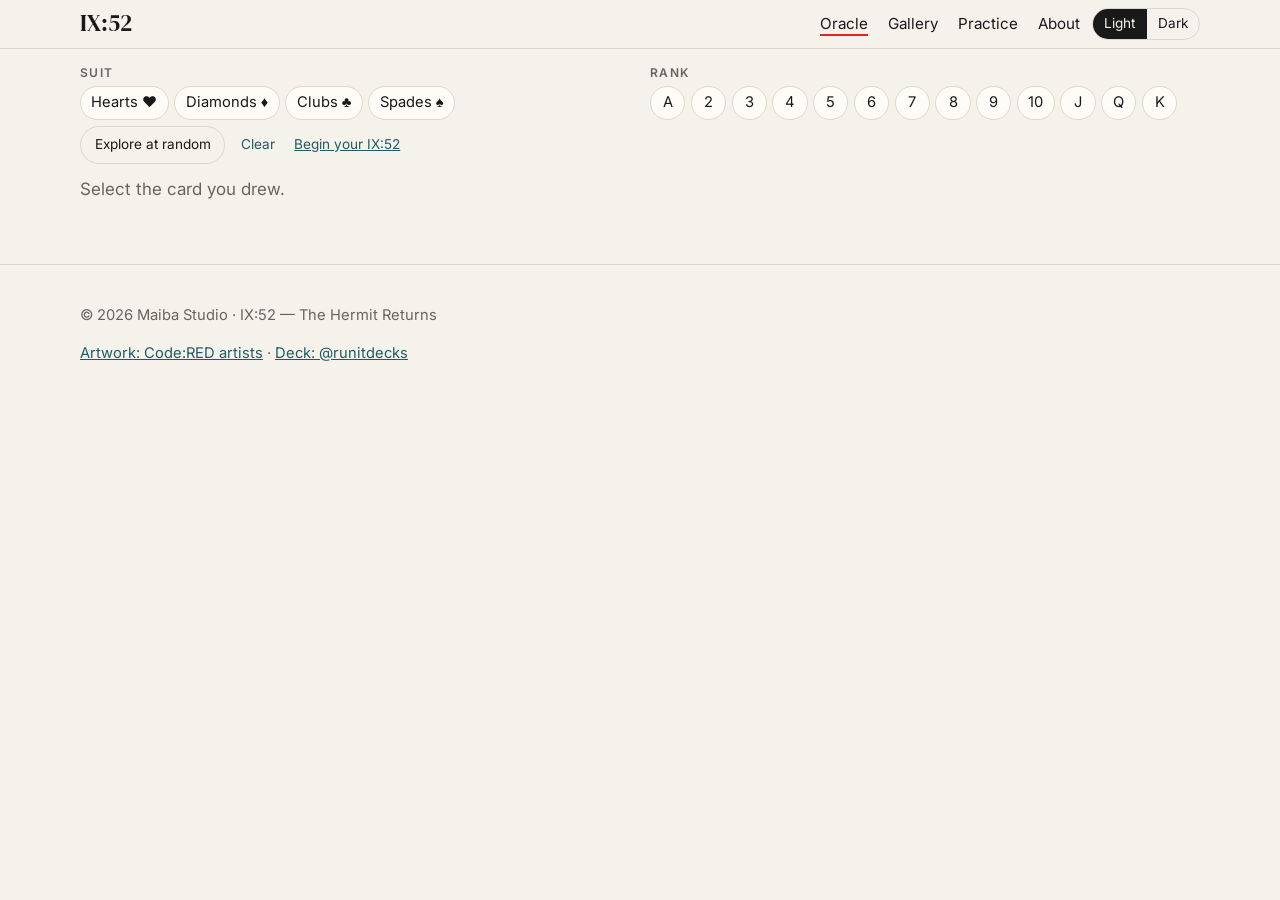
==== commit 48cddbb5: "Enhance 2026 edition metadata by adding Instagram links for RunIt Decks. Update shareCaption functio" ====
--- a/index.html
+++ b/index.html
@@ -111,7 +111,7 @@
                 <section>
                     <h2>What is IX:52?</h2>
                     <p>IX:52 is a 52-day intentional-living practice. It joins the Hermit of tarot’s ninth major arcana, a standard playing-card deck, a short personal ritual, and the Verbesque philosophy of sustainable motion. You draw a physical card, meet the artist who made that face, and choose one action that can survive contact with your actual day.</p>
-                    <p>The 2026 edition uses RunIt Decks’ Bicycle Sari-Sari Code:RED playing cards, a collaboration among Filipino artists. IX:52 writes the practice. The artists made the pictures. Those are different kinds of authorship.</p>
+                    <p>The 2026 edition uses <a href="https://www.instagram.com/runitdecks/" target="_blank" rel="noopener noreferrer">@runitdecks</a>’ Bicycle Sari-Sari Code:RED playing cards, a collaboration among Filipino artists. IX:52 writes the practice. The artists made the pictures. Those are different kinds of authorship.</p>
                 </section>
                 <section>
                     <h2>Why the Hermit?</h2>
@@ -140,7 +140,7 @@
                 </section>
                 <section>
                     <h2>How to recognize the artists</h2>
-                    <p>Every card names its maker and links to the profile supplied for that artwork. The Code:RED cards were designed by those artists. RunIt Decks produced the deck. Maiba Studio wrote the IX:52 interpretation and this site. IX:52 is an independent practice.</p>
+                    <p>Every card names its maker and links to the profile supplied for that artwork. The Code:RED cards were designed by those artists. <a href="https://www.instagram.com/runitdecks/" target="_blank" rel="noopener noreferrer">@runitdecks</a> produced the deck. Maiba Studio wrote the IX:52 interpretation and this site. IX:52 is an independent practice.</p>
                     <p>Five standard-card artworks are Code:RED exclusives: Seven of Hearts, King of Hearts, Queen of Diamonds, Queen of Clubs, and Jack of Spades. Queen of Diamonds is Nicolo Nimor. Jack of Spades is Jappy Agoncillo.</p>
                 </section>
                 <section>
@@ -167,7 +167,7 @@
     <footer class="site-footer">
         <div class="wrap">
             <p>© <span id="footerYear"></span> Maiba Studio · IX:52 — The Hermit Returns</p>
-            <p><a href="#artists">Artwork: Code:RED artists</a> · <a href="https://runitdecks.com/products/bicycle-sari-sari-code-red-playing-cards" target="_blank" rel="noopener noreferrer">Deck: RunIt Decks</a></p>
+            <p><a href="#artists">Artwork: Code:RED artists</a> · <a href="https://www.instagram.com/runitdecks/" target="_blank" rel="noopener noreferrer">Deck: @runitdecks</a></p>
         </div>
     </footer>
 
@@ -177,7 +177,7 @@
     </dialog>
     <div id="toast" class="toast" hidden role="status">Copied</div>
 
-    <script src="data/editions/2026/meta.js"></script>
+    <script src="data/editions/2026/meta.js?v=2"></script>
     <script src="data/editions/2026/cycle.js"></script>
     <script src="data/editions/2026/artists.js"></script>
     <script src="data/editions/2026/assets.js"></script>
--- a/styles.css
+++ b/styles.css
@@ -412,21 +412,21 @@
 }
 
 .steps {
-    display: flex;
-    flex-wrap: nowrap;
-    gap: 0.4rem;
+    display: grid;
+    grid-template-columns: repeat(5, minmax(0, 1fr));
+    gap: 0.35rem;
     margin: 0.8rem 0 1rem;
-    overflow-x: auto;
     max-width: 100%;
 }
 
-.step { flex: none; min-height: 44px; }
+.step { min-height: 44px; min-width: 0; padding: 0.35rem 0.15rem; font-size: clamp(0.68rem, 1.5vw, 0.85rem); }
 
 .step {
     border: 1px solid var(--border);
     background: transparent;
     border-radius: 999px;
-    padding: 0.35rem 0.7rem;
+    padding: 0.35rem 0.1rem;
+    white-space: nowrap;
 }
 
 .step[aria-selected="true"] {
@@ -628,8 +628,8 @@
     body { font-size: 16px; }
     #suitGroup { display: grid; grid-template-columns: repeat(4, minmax(0, 1fr)); }
     #suitGroup .choice { min-height: 44px; padding: 0.2rem; font-size: 0.78rem; }
-    #rankGroup { flex-wrap: nowrap; overflow-x: auto; width: 100%; max-width: 100%; }
-    #rankGroup .choice { flex: none; min-width: 44px; min-height: 44px; }
+    #rankGroup { display: grid; grid-template-columns: repeat(7, minmax(0, 1fr)); overflow: visible; }
+    #rankGroup .choice { min-width: 0; width: auto; min-height: 44px; }
 }
 
 @media (prefers-reduced-motion: reduce) {
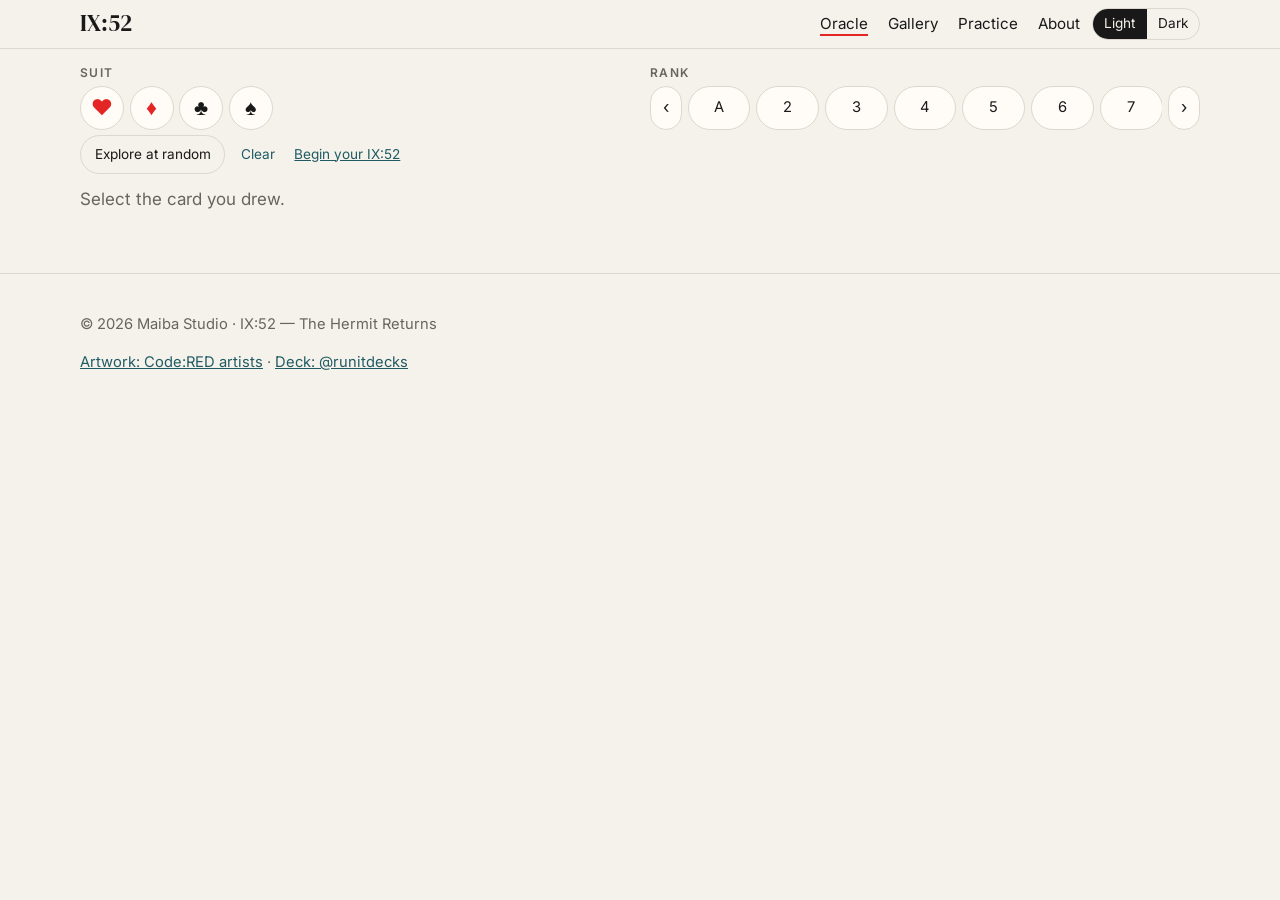
==== commit 48579b4c: "Implement rank carousel functionality in app.js, enhancing user interaction with rank selection. Upd" ====
--- a/index.html
+++ b/index.html
@@ -51,7 +51,13 @@
                         </div>
                         <div>
                             <div class="selector-label" id="rankLabel">Rank</div>
-                            <div class="choice-row" id="rankGroup" role="radiogroup" aria-labelledby="rankLabel"></div>
+                            <div class="rank-carousel">
+                                <button class="rank-nav" id="rankPrev" type="button" aria-label="Earlier ranks">‹</button>
+                                <div class="rank-viewport" id="rankViewport">
+                                    <div class="rank-track" id="rankGroup" role="radiogroup" aria-labelledby="rankLabel"></div>
+                                </div>
+                                <button class="rank-nav" id="rankNext" type="button" aria-label="Later ranks">›</button>
+                            </div>
                         </div>
                     </div>
                     <div class="selector-actions">
--- a/styles.css
+++ b/styles.css
@@ -281,6 +281,62 @@
 }
 
 .choice-row { display: flex; flex-wrap: wrap; gap: 0.35rem; margin: 0.25rem 0 0.35rem; max-width: 100%; }
+
+#suitGroup { flex-wrap: nowrap; }
+
+#suitGroup .choice {
+    width: 2.75rem;
+    min-width: 2.75rem;
+    height: 2.75rem;
+    min-height: 44px;
+    padding: 0;
+    font-size: 1.35rem;
+    line-height: 1;
+    display: grid;
+    place-items: center;
+}
+
+#suitGroup .choice[data-suit="Hearts"],
+#suitGroup .choice[data-suit="Diamonds"] { color: var(--code-red); }
+
+.rank-carousel {
+    display: flex;
+    align-items: center;
+    gap: 0.35rem;
+    margin: 0.25rem 0 0.35rem;
+    max-width: 100%;
+}
+
+.rank-nav {
+    flex: 0 0 2rem;
+    width: 2rem;
+    height: 2.75rem;
+    border: 1px solid var(--border);
+    border-radius: 999px;
+    background: var(--surface);
+    padding: 0;
+    line-height: 1;
+}
+
+.rank-viewport {
+    flex: 1;
+    min-width: 0;
+    overflow: hidden;
+    touch-action: pan-y;
+}
+
+.rank-track {
+    display: flex;
+    flex-wrap: nowrap;
+    gap: 6px;
+    margin: 0;
+}
+
+.rank-track .choice {
+    min-width: 0;
+    min-height: 44px;
+    padding: 0.2rem 0.1rem;
+}
 
 .read-col { min-width: 0; }
 
@@ -626,10 +682,7 @@
     .header-inner { min-height: 3.25rem; }
     h1 { font-size: 1.75rem; max-width: none; }
     body { font-size: 16px; }
-    #suitGroup { display: grid; grid-template-columns: repeat(4, minmax(0, 1fr)); }
-    #suitGroup .choice { min-height: 44px; padding: 0.2rem; font-size: 0.78rem; }
-    #rankGroup { display: grid; grid-template-columns: repeat(7, minmax(0, 1fr)); overflow: visible; }
-    #rankGroup .choice { min-width: 0; width: auto; min-height: 44px; }
+    #suitGroup .choice { min-height: 44px; }
 }
 
 @media (prefers-reduced-motion: reduce) {
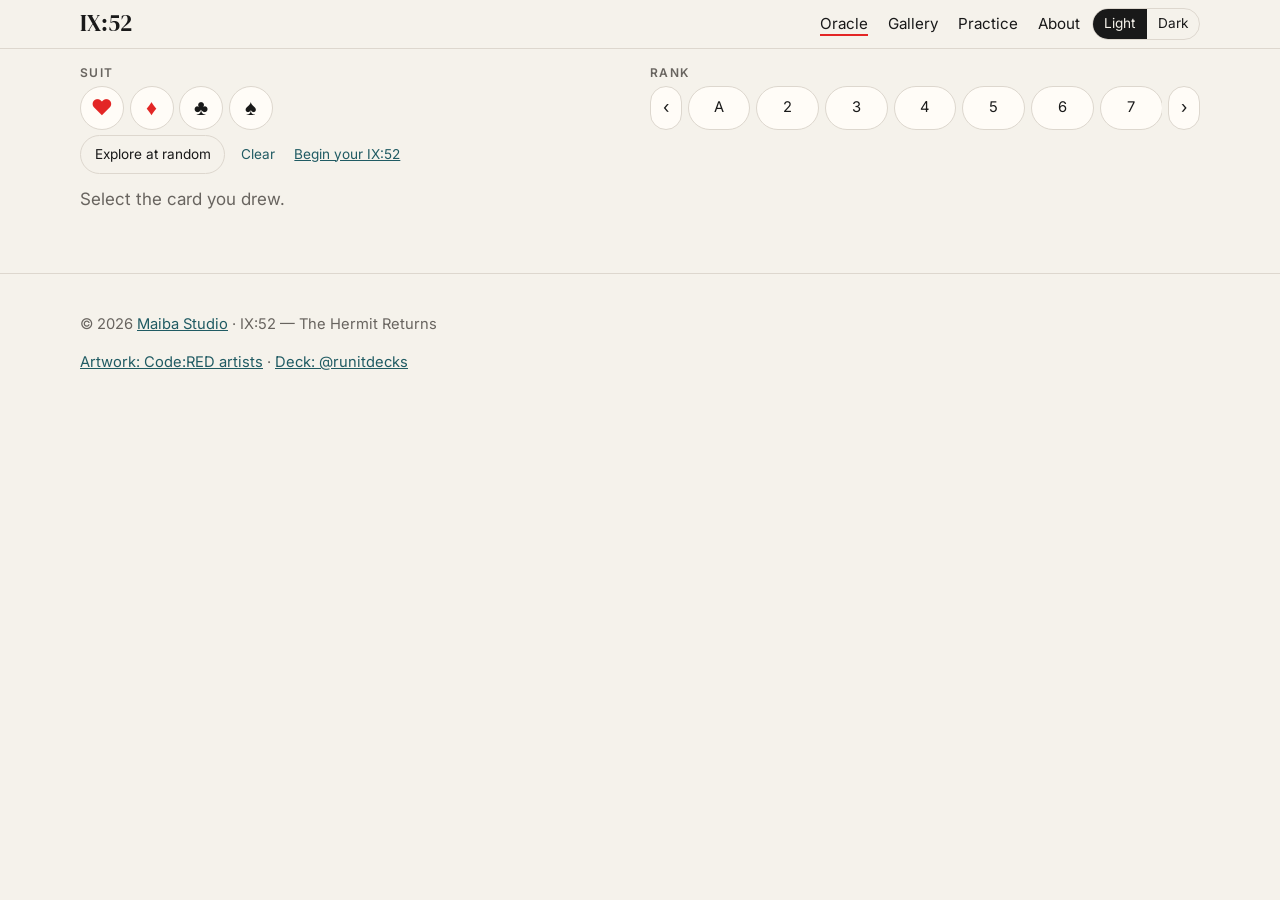
==== commit a5d97547: "Update favicon references in index.html and archive.html to use PNG format. Enhance footer links for" ====
--- a/index.html
+++ b/index.html
@@ -10,7 +10,8 @@
     <meta property="og:type" content="website">
     <meta property="og:url" content="https://ix52.maiba.studio/">
     <meta name="theme-color" content="#F5F2EB">
-    <link rel="icon" type="image/svg+xml" href="favicon.svg">
+    <link rel="icon" type="image/png" href="favicon.png" sizes="512x512">
+    <link rel="apple-touch-icon" href="favicon.png">
     <link rel="canonical" href="https://ix52.maiba.studio/">
     <link rel="preconnect" href="https://fonts.googleapis.com">
     <link rel="preconnect" href="https://fonts.gstatic.com" crossorigin>
@@ -172,8 +173,8 @@
 
     <footer class="site-footer">
         <div class="wrap">
-            <p>© <span id="footerYear"></span> Maiba Studio · IX:52 — The Hermit Returns</p>
-            <p><a href="#artists">Artwork: Code:RED artists</a> · <a href="https://www.instagram.com/runitdecks/" target="_blank" rel="noopener noreferrer">Deck: @runitdecks</a></p>
+            <p>© <span id="footerYear"></span> <a href="https://maiba.studio/" target="_blank" rel="noopener noreferrer">Maiba Studio</a> · IX:52 — The Hermit Returns</p>
+            <p><a href="#artists">Artwork: Code:RED artists</a> · <a href="https://runitdecks.com/collections/art-designer-decks/products/bicycle-sari-sari-code-red-playing-cards" target="_blank" rel="noopener noreferrer">Deck: @runitdecks</a></p>
         </div>
     </footer>
 
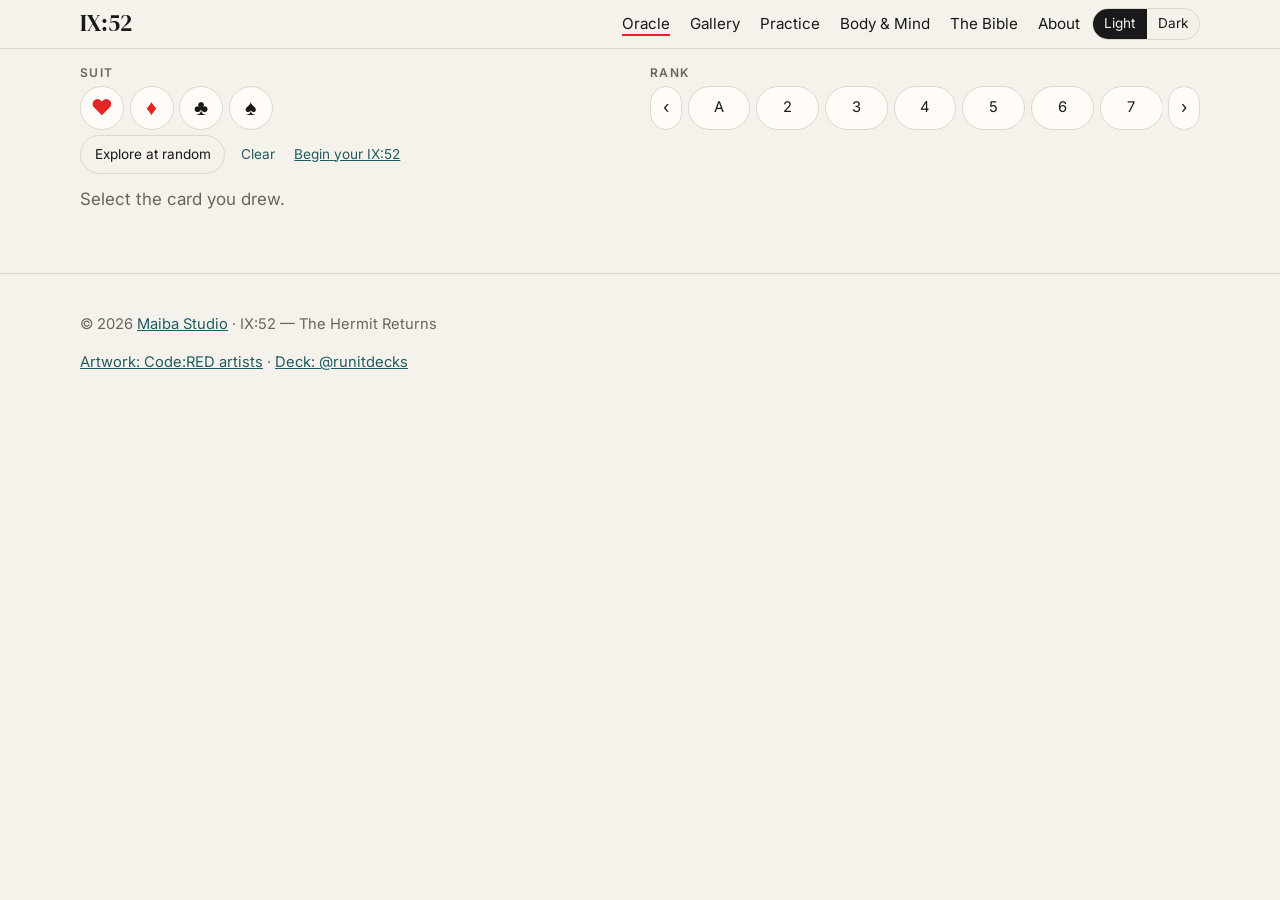
==== commit a6821925: "Enhance app.js to introduce Body & Mind routines and integrate Bible navigation. Update index.html t" ====
--- a/index.html
+++ b/index.html
@@ -10,8 +10,8 @@
     <meta property="og:type" content="website">
     <meta property="og:url" content="https://ix52.maiba.studio/">
     <meta name="theme-color" content="#F5F2EB">
-    <link rel="icon" type="image/png" href="favicon.png" sizes="512x512">
-    <link rel="apple-touch-icon" href="favicon.png">
+    <link rel="icon" type="image/png" href="favicon.png?v=2" sizes="512x512">
+    <link rel="apple-touch-icon" href="favicon.png?v=2">
     <link rel="canonical" href="https://ix52.maiba.studio/">
     <link rel="preconnect" href="https://fonts.googleapis.com">
     <link rel="preconnect" href="https://fonts.gstatic.com" crossorigin>
@@ -29,6 +29,8 @@
                 <a href="#oracle">Oracle</a>
                 <a href="#artists">Gallery</a>
                 <a href="#practice">Practice</a>
+                <a href="#body">Body & Mind</a>
+                <a href="#bible">The Bible</a>
                 <a href="#about">About</a>
             </nav>
             <div class="header-tools">
@@ -111,6 +113,19 @@
             </div>
         </section>
 
+        <section class="view" id="view-body" hidden>
+            <div class="wrap">
+                <p class="kicker">Movement, attention, and recovery</p>
+                <h1>Body & Mind</h1>
+                <p class="lede">A daily practice of movement, attention, and recovery.</p>
+                <div id="bodyMount"></div>
+            </div>
+        </section>
+
+        <section class="view" id="view-bible" hidden>
+            <div class="wrap bible-wrap" id="bibleRoot"></div>
+        </section>
+
         <section class="view" id="view-about" hidden>
             <div class="wrap prose">
                 <p class="kicker">Maiba Studio · 2026 edition</p>
@@ -190,6 +205,9 @@
     <script src="data/editions/2026/assets.js"></script>
     <script src="data/editions/2026/oracle.js"></script>
     <script src="data/editions/2026/deck.js"></script>
+    <script src="data/editions/2026/body.js"></script>
+    <script src="vendor/pdf.min.js"></script>
+    <script src="bible.js"></script>
     <script src="app.js"></script>
     <script>
         document.getElementById("footerYear").textContent = String(new Date().getFullYear());
--- a/styles.css
+++ b/styles.css
@@ -349,7 +349,7 @@
     font-size: 0.92rem;
 }
 
-.choice[aria-checked="true"], .choice.is-on {
+.choice[aria-checked="true"], .choice[aria-pressed="true"], .choice.is-on {
     background: var(--ink);
     color: var(--background);
     border-color: var(--ink);
@@ -654,6 +654,63 @@
 
 @media (max-width: 860px) {
     .gallery { grid-template-columns: 1fr 1fr; }
+}
+
+.body-grid { display: grid; grid-template-columns: 1fr; gap: 0.8rem; }
+.body-head h2 { margin-bottom: 0.2rem; }
+.body-clock { font-variant-numeric: tabular-nums; font-size: 1.6rem; margin: 0.2rem 0 0.6rem; }
+.body-timer .actions, .bible-nav, .bible-tools, .bible-zoom { display: flex; flex-wrap: wrap; gap: 0.45rem; align-items: center; }
+.bible-wrap { width: min(1120px, calc(100% - 1rem)); }
+.bible-bar, .bible-nav { display: flex; justify-content: space-between; gap: 0.75rem; align-items: flex-end; flex-wrap: wrap; }
+.bible-name { margin: 0; font-family: var(--serif); font-size: 1.35rem; }
+.bible-stage { margin: 0.8rem 0; min-height: 40vh; outline: none; }
+.bible-spread { display: flex; justify-content: center; gap: 0.8rem; transition: transform 180ms ease, opacity 180ms ease; }
+.bible-stage.is-turning-next .bible-spread { transform: translateX(-18px); opacity: 0.55; }
+.bible-stage.is-turning-prev .bible-spread { transform: translateX(18px); opacity: 0.55; }
+.bible-sheet { width: min(100%, 760px); margin: 0 auto 1rem; }
+.bible-spread.is-pair .bible-sheet { width: min(50%, 520px); margin: 0; }
+.bible-frame { position: relative; background: #fff; box-shadow: var(--shadow); }
+.bible-frame canvas { display: block; width: 100%; height: auto; }
+.bible-stage { background: color-mix(in srgb, var(--ink) 4%, var(--background)); padding: 0.8rem 0; }
+.textLayer { position: absolute; inset: 0; overflow: hidden; line-height: 1; opacity: 1; }
+.textLayer span { color: transparent; position: absolute; white-space: pre; transform-origin: 0 0; }
+.textLayer ::selection { background: rgba(227, 38, 37, 0.28); }
+.bible-links { position: absolute; inset: 0; }
+.bible-links a { position: absolute; }
+.bible-indicator { margin: 0; min-width: 8rem; text-align: center; }
+.bible-nav input { width: 4.5rem; border: 1px solid var(--border); background: var(--surface); border-radius: 999px; padding: 0.35rem 0.6rem; }
+.bible-progress { height: 3px; background: var(--border); margin-top: 0.6rem; }
+.bible-progress::before { content: ""; display: block; height: 100%; width: var(--progress, 0%); background: var(--code-red); }
+.bible-toc-list { display: flex; flex-direction: column; align-items: flex-start; max-height: 50vh; overflow: auto; }
+.bible-toc-item { text-align: left; }
+.bible-scroll { width: 100%; }
+button:disabled { opacity: 0.45; }
+
+@media (min-width: 860px) {
+    .body-grid { grid-template-columns: 1fr 1fr; }
+}
+
+@media (max-width: 1040px) {
+    .header-tools { margin-left: auto; }
+    .nav-toggle { display: inline-flex; }
+    .nav {
+        display: none;
+        position: absolute;
+        left: 0;
+        right: 0;
+        top: 100%;
+        margin-left: 0;
+        flex-direction: column;
+        align-items: flex-start;
+        gap: 0.15rem;
+        padding: 0.75rem 1rem 1rem;
+        background: var(--background);
+        border-bottom: 1px solid var(--border);
+        z-index: 20;
+    }
+    .nav.is-open { display: flex; }
+    .nav-close { display: inline-flex; min-height: 44px; }
+    .nav a { padding: 0.55rem 0; min-height: 44px; }
 }
 
 @media (max-width: 720px) {
